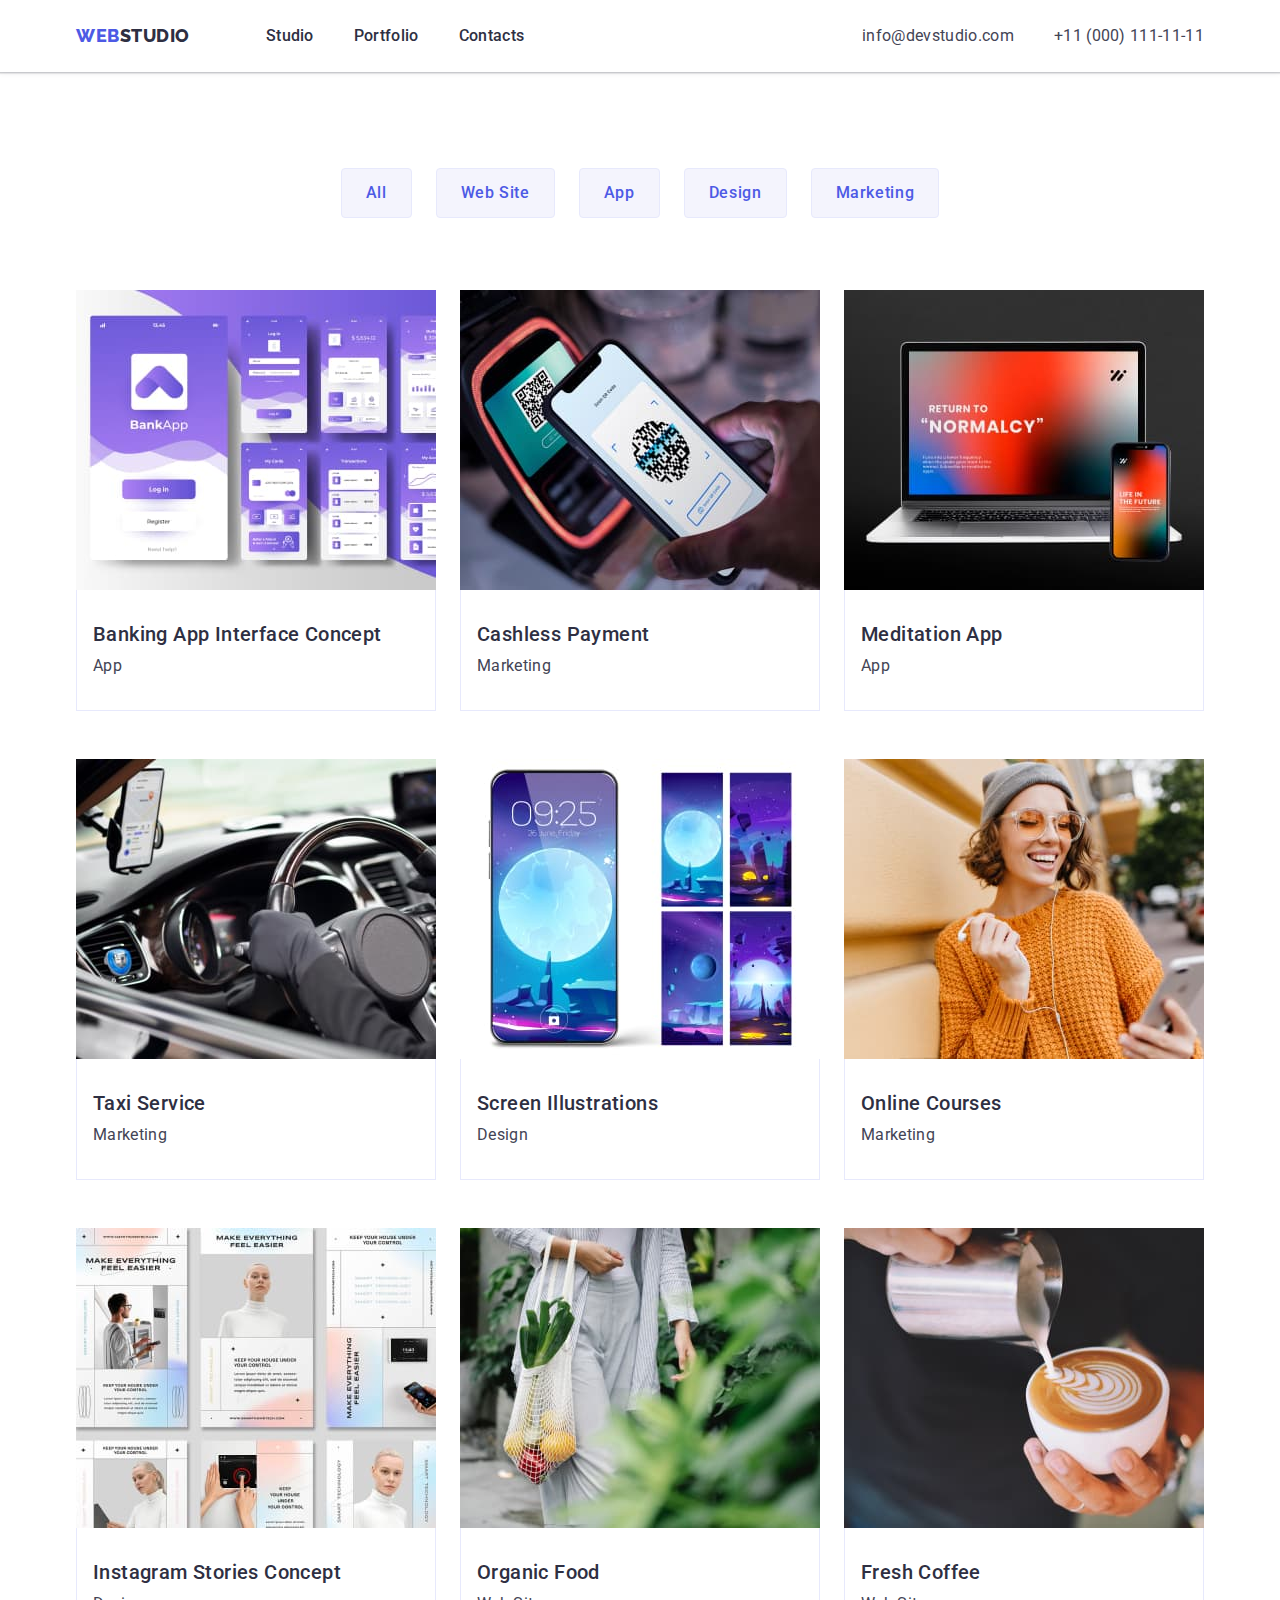
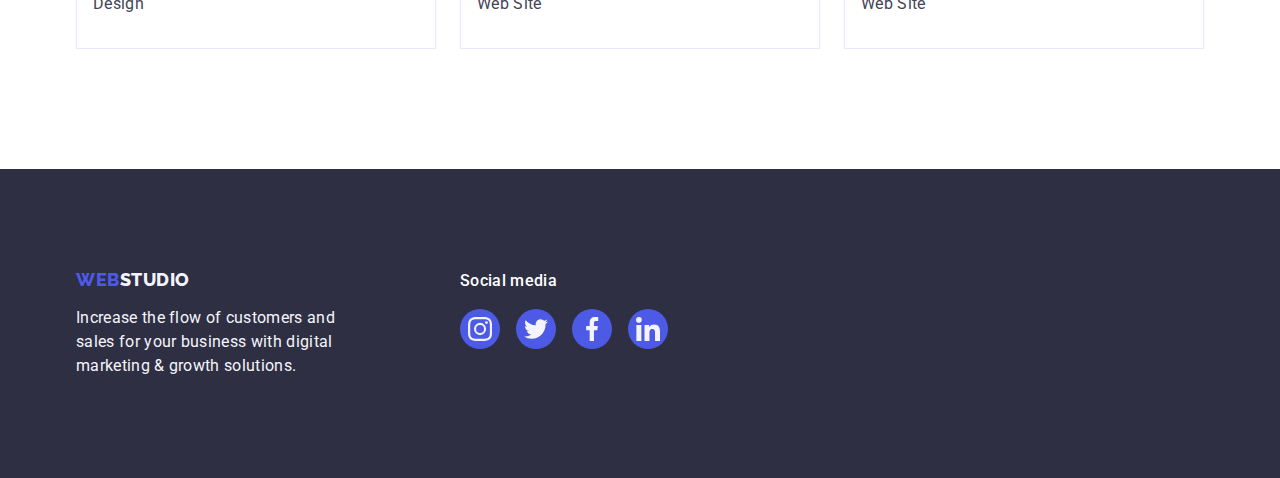
==== portfolio.html @ 1c3d14f5 "Initial commit" ====
<!DOCTYPE html>
<html lang="en">
  <head>
    <meta charset="UTF-8" />
    <meta http-equiv="X-UA-Compatible" content="IE=edge" />
    <meta name="viewport" content="width=device-width, initial-scale=1.0" />
    <title>Portfolio</title>
    <link rel="preconnect" href="https://fonts.googleapis.com" />
    <link rel="preconnect" href="https://fonts.gstatic.com" crossorigin />
    <link
      href="https://fonts.googleapis.com/css2?family=Raleway:wght@800&family=Roboto:wght@400;500;700;900&display=swap"
      rel="stylesheet"
    />
    <link
      rel="stylesheet"
      href="https://cdnjs.cloudflare.com/ajax/libs/modern-normalize/1.1.0/modern-normalize.min.css"
    />
    <link rel="stylesheet" href="./css/styles.css" />
  </head>
  <body>
    <header class="page-header">
      <div class="container header-container">
        <nav class="header-navigation">
          <a class="header-logo link" href="./index.html"
            >Web<span class="logo-span">Studio</span></a
          >
          <ul class="navigation-list list">
            <li>
              <a class="navigation-item link" href="./index.html">Studio</a>
            </li>
            <li>
              <a class="navigation-item link" href="./portfolio.html"
                >Portfolio</a
              >
            </li>
            <li>
              <a class="navigation-item link" href="">Contacts</a>
            </li>
          </ul>
        </nav>
        <address class="header-contacts">
          <ul class="contacts-list list">
            <li class="item">
              <a
                class="contact-item mail-contact link"
                href="mailto:info@devstudio.com"
                >info@devstudio.com</a
              >
            </li>
            <li class="item">
              <a class="contact-item -img link" href="tel:+11(000)1111111"
                >+11 (000) 111-11-11</a
              >
            </li>
          </ul>
        </address>
      </div>
    </header>
    <main>
      <section class="hero-section">
        <div class="container">
          <h1 class="title-hero" hidden>Portfolio</h1>
          <ul class="buttons-list list">
            <li class="nav-item">
              <button type="button" class="portfolio-button">All</button>
            </li>
            <li class="nav-item">
              <button type="button" class="portfolio-button">Web Site</button>
            </li>
            <li class="nav-item">
              <button type="button" class="portfolio-button">App</button>
            </li>
            <li class="nav-item">
              <button type="button" class="portfolio-button">Design</button>
            </li>
            <li class="nav-item">
              <button type="button" class="portfolio-button">Marketing</button>
            </li>
          </ul>
          <ul class="hero-img list">
            <li class="portfolio-card-list">
              <a class="hero-link link" href="">
                <img
                  src="./images/im.jpg"
                  alt="Interface"
                  width="360"
                  height="300"
                />
                <div class="card-text">
                  <h2 class="title-img">Banking App Interface Concept</h2>
                  <p class="hero-text">App</p>
                </div>
              </a>
            </li>
            <li class="portfolio-card-list">
              <a class="hero-link link" href="">
                <img
                  src="./images/im1.jpg"
                  alt="QR code"
                  width="360"
                  height="300"
                />
                <div class="card-text">
                  <h2 class="title-img">Cashless Payment</h2>
                  <p class="hero-text">Marketing</p>
                </div>
              </a>
            </li>
            <li class="portfolio-card-list">
              <a class="hero-link link" href="">
                <img
                  src="./images/im2.jpg"
                  alt="Laptop"
                  width="360"
                  height="300"
                />
                <div class="card-text">
                  <h2 class="title-img">Meditation App</h2>
                  <p class="hero-text">App</p>
                </div>
              </a>
            </li>
            <li class="portfolio-card-list">
              <a class="hero-link link" href="">
                <img
                  src="./images/im3.jpg"
                  alt="Phone in the car"
                  width="360"
                  height="300"
                />
                <div class="card-text">
                  <h2 class="title-img">Taxi Service</h2>
                  <p class="hero-text">Marketing</p>
                </div>
              </a>
            </li>
            <li class="portfolio-card-list">
              <a class="hero-link link" href="">
                <img
                  src="./images/im4.jpg"
                  alt="Phone"
                  width="360"
                  height="300"
                />
                <div class="card-text">
                  <h2 class="title-img">Screen Illustrations</h2>
                  <p class="hero-text">Design</p>
                </div>
              </a>
            </li>
            <li class="portfolio-card-list">
              <a class="hero-link link" href="">
                <img
                  src="./images/im5.jpg"
                  alt="Girl"
                  width="360"
                  height="300"
                />
                <div class="card-text">
                  <h2 class="title-img">Online Courses</h2>
                  <p class="hero-text">Marketing</p>
                </div>
              </a>
            </li>
            <li class="portfolio-card-list">
              <a class="hero-link link" href="">
                <img
                  src="./images/im6.jpg"
                  alt="Instagram Stories"
                  width="360"
                  height="300"
                />
                <div class="card-text">
                  <h2 class="title-img">Instagram Stories Concept</h2>
                  <p class="hero-text">Design</p>
                </div>
              </a>
            </li>
            <li class="portfolio-card-list">
              <a class="hero-link link" href="">
                <img
                  src="./images/im7.jpg"
                  alt="Organic Food"
                  width="360"
                  height="300"
                />
                <div class="card-text">
                  <h2 class="title-img">Organic Food</h2>
                  <p class="hero-text">Web Site</p>
                </div>
              </a>
            </li>
            <li class="portfolio-card-list">
              <a class="hero-link link" href="">
                <img
                  src="./images/im8.jpg"
                  alt="Coffee"
                  width="360"
                  height="300"
                />
                <div class="card-text">
                  <h2 class="title-img">Fresh Coffee</h2>
                  <p class="hero-text">Web Site</p>
                </div>
              </a>
            </li>
          </ul>
        </div>
      </section>
    </main>
    <footer class="footer">
      <div class="container container-footer">
        <div class="footer-wrap">
          <a class="footer-logo link" href="./indeks.html"
            >Web<span class="span-logo">Studio</span></a
          >
          <p class="footer-text">
            Increase the flow of customers and sales for your business with
            digital marketing & growth solutions.
          </p>
        </div>
        <div class="container-social">
          <h3 class="footer-title">Social media</h3>
          <ul class="footer-soc-list list">
            <li class="footer-soc-item">
              <a class="footer-soc-link link" href="">
                <svg class="footer-soc-icon" width="24" height="24">
                  <use href="./images/icons1.svg#icon-instagram"></use>
                </svg>
              </a>
            </li>
            <li class="footer-soc-item">
              <a class="footer-soc-link link" href="">
                <svg class="footer-soc-icon" width="24" height="24">
                  <use href="./images/icons1.svg#icon-twitter"></use>
                </svg>
              </a>
            </li>
            <li class="footer-soc-item">
              <a class="footer-soc-link link" href="">
                <svg class="footer-soc-icon" width="24" height="24">
                  <use href="./images/icons1.svg#icon-facebook"></use>
                </svg>
              </a>
            </li>
            <li class="footer-soc-item">
              <a class="footer-soc-link link" href="">
                <svg class="footer-soc-icon" width="24" height="24">
                  <use href="./images/icons1.svg#icon-linkedin"></use>
                </svg>
              </a>
            </li>
          </ul>
        </div>
      </div>
    </footer>
  </body>
</html>
---- css/styles.css ----
html {
  box-sizing: border-box;
}

*,
*::before,
*::after {
  box-sizing: inherit;
}

:root {

--button-color: #404bbf;
--logo-color: #4d5ae5;
--main-color: #2e2f42;
--hero-footer-color:#2e2f42;
--second-color: #434455;
--color-cornflower: #e7e9fc;
--color-cloud: #f4f4fd;
--color-white: #ffffff;
--background-color:#ffffff;
}

p,
h1,
h2, 
h3, 
h4, 
h5, 
h6 {
margin-top: 0;
margin-bottom: 0;
}

ul {
padding: 0;
margin: 0;
padding-left: 0;
}


img {
display: block;
max-width: 100%;
height: auto;
}

button {
cursor: pointer;
}

body {
font-family: Roboto, sans-serif ;
background-color: var(--background-color);
color: var(--second-color);
}
.list {
list-style: none;
font-style: normal;
padding: 0;
margin: 0;
}
.link {
text-decoration: none;
}

.container {
    width: 1158px;
    padding-left: 15px;
    padding-right: 15px;
    margin: 0 auto;
}
.header-container {
    display: flex;
    justify-content: space-between;
    align-items: center;
}

/* Навігація*/
.header-navigation {
    display: flex;
    align-items: center;

}

.navigation-list {
    display: flex;
    gap: 40px;
}

.header-logo {
text-decoration: none;
text-transform: uppercase;
font-family: 'Raleway', sans-serif;
font-weight: 800;
font-size: 18px;
line-height: 1.17;
letter-spacing: 0.03em;
text-transform: uppercase;
color: var(--logo-color);
margin-right: 76px;
}

.logo-span {
font-family: 'Raleway', sans-serif;
color: var(--main-color);
}

.page-header {
color: var(--main-color);
border-bottom: 1px solid var(--color-cornflower);

}

.navigation-list {
display: flex;
align-items: center;
}

.header-navigation {
display: flex;
}

.navigation-item:hover, 
.navigation-item:focus {
color: var(--button-color);
}

.navigation-item {
font-style: normal;
text-decoration: none;
font-weight: 500;
font-size: 16px;
line-height: 1.5;
letter-spacing: 0.02em;
color: var(--main-color);
display: block;
padding-top: 24px;
padding-bottom: 24px;
}
.navigation-item:active {
color: var(--button-color);

}

.contact-item:hover,
.contact-item:focus {
color: var(--button-color);
}



.contacts-list {
display: flex;
align-items: center;
gap: 40px;
    
}


.contact-item {
font-style: normal;
text-decoration: none;
font-weight: 400;
font-size: 16px;
line-height: 1.5;
letter-spacing: 0.02em;
color: var(--second-color);
padding-bottom: 24px;
padding-top: 24px;
display: block;


}
.contact-item:active {
color: var(--button-color);
}

/* Hero */

.section-hero {
background: var(--hero-footer-color);
background-image: linear-gradient(rgba(46, 47, 66, 0.7), rgba(46, 47, 66, 0.7)), url(../images/people-office\ 1.jpg);
background-repeat: no-repeat;
background-position: center;
background-size: cover;
text-align: center;
padding-top: 188px;
padding-bottom: 188px;
max-width: 1440px;
margin-right: auto;
margin-left: auto;


}
.hero-title {
font-style: normal;
font-weight: 700;
font-size: 56px;
line-height: 1.07;
letter-spacing: 0.02em;
text-align: center;
color: var(--color-white);
margin-bottom: 48px;
text-align: center;
margin-left: auto;
margin-right: auto;
width: 496px;
}
.hero-btn {
font-family: "Roboto", sans-serif;
font-style: normal;
font-weight: 500;
font-size: 16px;
line-height: 1.5;
letter-spacing: 0.04em;
color: var(--color-white);    
background: var(--logo-color);
box-shadow: 0px 4px 4px rgba(0, 0, 0, 0.15);
border-radius: 4px;
border: 1px solid #4D5AE5;
cursor: pointer;
padding: 16px 32px;
display: inline-block;
text-align: center;
justify-content: center;
}
.hero-btn:active {
color: #FFFFFF;
}

.hero-btn:hover,
.hero-btn:focus {
background-color: var(--button-color);
}

/* Advantages */

.advantages-icon {
display: flex;
justify-content: center;
align-items: center;
background-color: #f4f4fd;
width: 264px;
height: 112px;
border-radius: 4px;
margin-bottom: 8px;
margin-right: 24px;
}

.section {
padding-bottom: 0;
padding-top: 120px;
}

.visually-hidden {
font-weight: 500;
font-size: 20px;
line-height: 1.2;
letter-spacing: 0.02em;
color: var(--main-color);
margin-bottom: 8px;
margin-top: 0;
position: absolute;
white-space: nowrap;
width: 1px;
height: 1px;
overflow: hidden;
border: 0;
padding: 0;
clip: rect(0 0 0 0);
clip-path: inset(50%);
margin: -1px;
}


.section-list {
display: flex;
gap: 24px;
}


.item-text {
width: calc((100% - 72px) / 4);
}

.section-title {
font-weight: 500;
font-size: 20px;
line-height: 1.2;
letter-spacing: 0.02em;
color: var(--hero-footer-color);
margin-bottom: 8px;
}

.title-text {
font-weight: 400;
font-size: 16px;
line-height: 1.5;
letter-spacing: 0.02em;
color: var(--second-color);
width: 264px;
height: 72px;
}



/* What are we doing */

.what-section {
padding-top: 120px;
padding-bottom: 120px;
}


.what-title {
font-weight: 700;
font-size: 36px;
line-height: 1.11;
letter-spacing: 0.02em;
text-align: center;
text-transform: capitalize;
color: var(--hero-footer-color);
margin-bottom: 72px;
}

.what-list {
list-style: none;
display: flex;
column-gap: 24px;
}

/* Team */

.team-section {
background: var(--color-cloud);
padding: 120px 0; 
}

.team-list {
display: flex;
gap: 24px;
}

.our-title {
font-weight: 700;
font-size: 36px;
line-height: 1.11;
letter-spacing: 0.02em;
text-align: center;
text-transform: capitalize;
color: var(--hero-footer-color);
margin-bottom: 72px;
}

.team-title {
font-weight: 500;
font-size: 20px;
line-height: 1.2;
letter-spacing: 0.02em;
color: #2E2F42;
background: var(--background-color);
}

.team-text {
font-weight: 400;
font-size: 16px;
line-height: 1.5;
letter-spacing: 0.02em;
color: #434455;
background: var(--background-color);
margin-top: 8px;
margin-bottom: 8px;
}
.team-professions {
background: var(--background-color);  
box-shadow: 0px 1px 6px rgba(46, 47, 66, 0.08),
0px 1px 1px rgba(46, 47, 66, 0.16), 0px 2px 1px rgba(46, 47, 66, 0.08);
border-radius: 0px 0px 4px 4px;
flex-basis: calc((100 - 3 * 24px) / 4);
}
.comment-team-card {
background-color: var(--white-color);
text-align: center;
padding-top: 32px;
padding-bottom: 32px;
}

.team-soc-list {
display: flex;
justify-content: center;
gap: 24px;
}

.team-soc-item {
width: 40px;
height: 40px;
}

.team-soc-link {
display: flex;
justify-content: center;
align-items: center;
width: 100%;
height: 100%;
border-radius: 50%;
background-color: var(--logo-color);
color: var(--color-cloud);
}

.team-soc-link:hover,
.team-soc-link:focus {
background-color: var(--button-color);

}

/* Costumers */

.customers-title {
font-style: normal;
font-weight: 700;
font-size: 36px;
line-height: 40px;
text-align: center;
letter-spacing: 0.02em;
color: var(--main-color);
margin-bottom: 72px;
}

.customers-section {
padding-top: 130px;
padding-bottom: 120px
}

.list-customers {
display: flex;
margin-top: 72px;
gap: 24px;
}

.item-customers {
  width: calc((100% - 120px) / 6);
}

.icon-customers-link {
display: flex;
justify-content: center;
align-items: center;
height: 88px;
border: 1px solid #8e8f99;
fill: #8e8f99;
border-radius: 4px;
}

.icon-customers-link:hover,
.icon-customers-link:focus {
fill: var(--button-color);
border: 1px solid var(--button-color);
}

/* Footer */

.footer {
background: var(--main-color);
padding-top: 100px;
padding-bottom: 100px;
}

.footer-logo {
text-decoration: none;
text-transform: uppercase;
font-family: 'Raleway', sans-serif;
font-weight: 800;
font-size: 18px;
line-height: 1.17;
letter-spacing: 0.03em;
text-transform: uppercase;
text-decoration: none;
color: var(--logo-color);
}
.span-logo {
color: var(--color-cloud);
}


.container-footer {
  display: flex;
}


.footer-text {
font-weight: 400;
font-size: 16px;
line-height: 1.5;
letter-spacing: 0.02em;
color: var(--color-cloud);
margin-top: 16px;
width: 264px;
}

.footer-title {
font-weight: 500;
font-size: 16px;
line-height: 1.5;
letter-spacing: 0.02em;
color: #FFFFFF;
margin-bottom: 16px;
}

.footer-soc-list {
display: flex;
justify-content: center;
gap: 16px;
}

.footer-soc-link {
display: flex;
justify-content: center;
align-items: center;
width: 40px;
height: 40px;
background-color: var(--logo-color);
border-radius: 50%;
}

.footer-soc-link:hover,
.footer-soc-link:focus {
background-color: #31d0aa;
}

.container-social {
margin-left: 120px;
}


/* Portfolio */

.page-header {

border-bottom: 1px solid var(--color-solid);
box-shadow: 0px 2px 1px rgba(46, 47, 66, 0.08), 0px 1px 1px rgba(46, 47, 66, 0.16), 0px 1px 6px rgba(46, 47, 66, 0.08);
}

.buttons-list {
letter-spacing: 0.04em;
display: flex;
justify-content: center;
margin-bottom: 72px;
}
.nav-item {
margin-right: 24px;
}

.nav-item:last-child {
margin-right: 0;
}

.hero-section {
padding-top: 96px;
padding-bottom: 120px;
}

.hero-link {
display: block;
}

.hero-link:hover,
.hero-link:focus {
box-shadow: 0px 1px 6px rgba(46, 47, 66, 0.08),
0px 1px 1px rgba(46, 47, 66, 0.16),
0px 2px 1px rgba(46, 47, 66, 0.08);
}

.portfolio-button {
font-family: 'Roboto', sans-serif;
font-style: normal;    
font-weight: 500;
font-size: 16px;
line-height: 1.5;
letter-spacing: 0.04em;
color: var(--logo-color);
background: var(--color-cloud);
border: 1px solid var(--color-cornflower);
border-radius: 4px;
cursor: pointer;
padding: 12px 24px;
}

.portfolio-button:active {
font-weight: 500;
font-size: 16px;
line-height: 1.5;
letter-spacing: 0.04em;
color: var(--color-white);
background: var(--button-color);
box-shadow: 0px 3px 1px rgba(0, 0, 0, 0.1), 0px 2px 1px rgba(0, 0, 0, 0.08), 0px 2px 2px rgba(0, 0, 0, 0.12);
border-radius: 4px;
}

.portfolio-button:hover,
.portfolio-button:focus {
background-color: var(--button-color);
color: var(--color-white);
border: 1px solid transparent;
box-shadow: 0px 3px 1px rgba(0, 0, 0, 0.1),
0px 2px 1px rgba(0, 0, 0, 0.08),
0px 2px 2px rgba(0, 0, 0, 0.12);
}

.hero-img {
display: flex;
flex-wrap: wrap;
gap: 48px 24px;
}

.portfolio-card-list {
flex-basis: calc((100% - 2 * 24px) /3);
}

.card-text {
padding-top: 32px;
padding-bottom: 32px;
border: 1px solid #e7e9fc;
padding-left: 16px;
border-top: none;
}

.title-img {
font-weight: 500;
font-size: 20px;
line-height: 1.2;
letter-spacing: 0.02em;
text-decoration: none;
color: var(--main-color);
}
.hero-text {
font-weight: 400;
font-size: 16px;
line-height: 1.5;
letter-spacing: 0.02em;
color: var(--second-color);
margin-top: 8px;
}
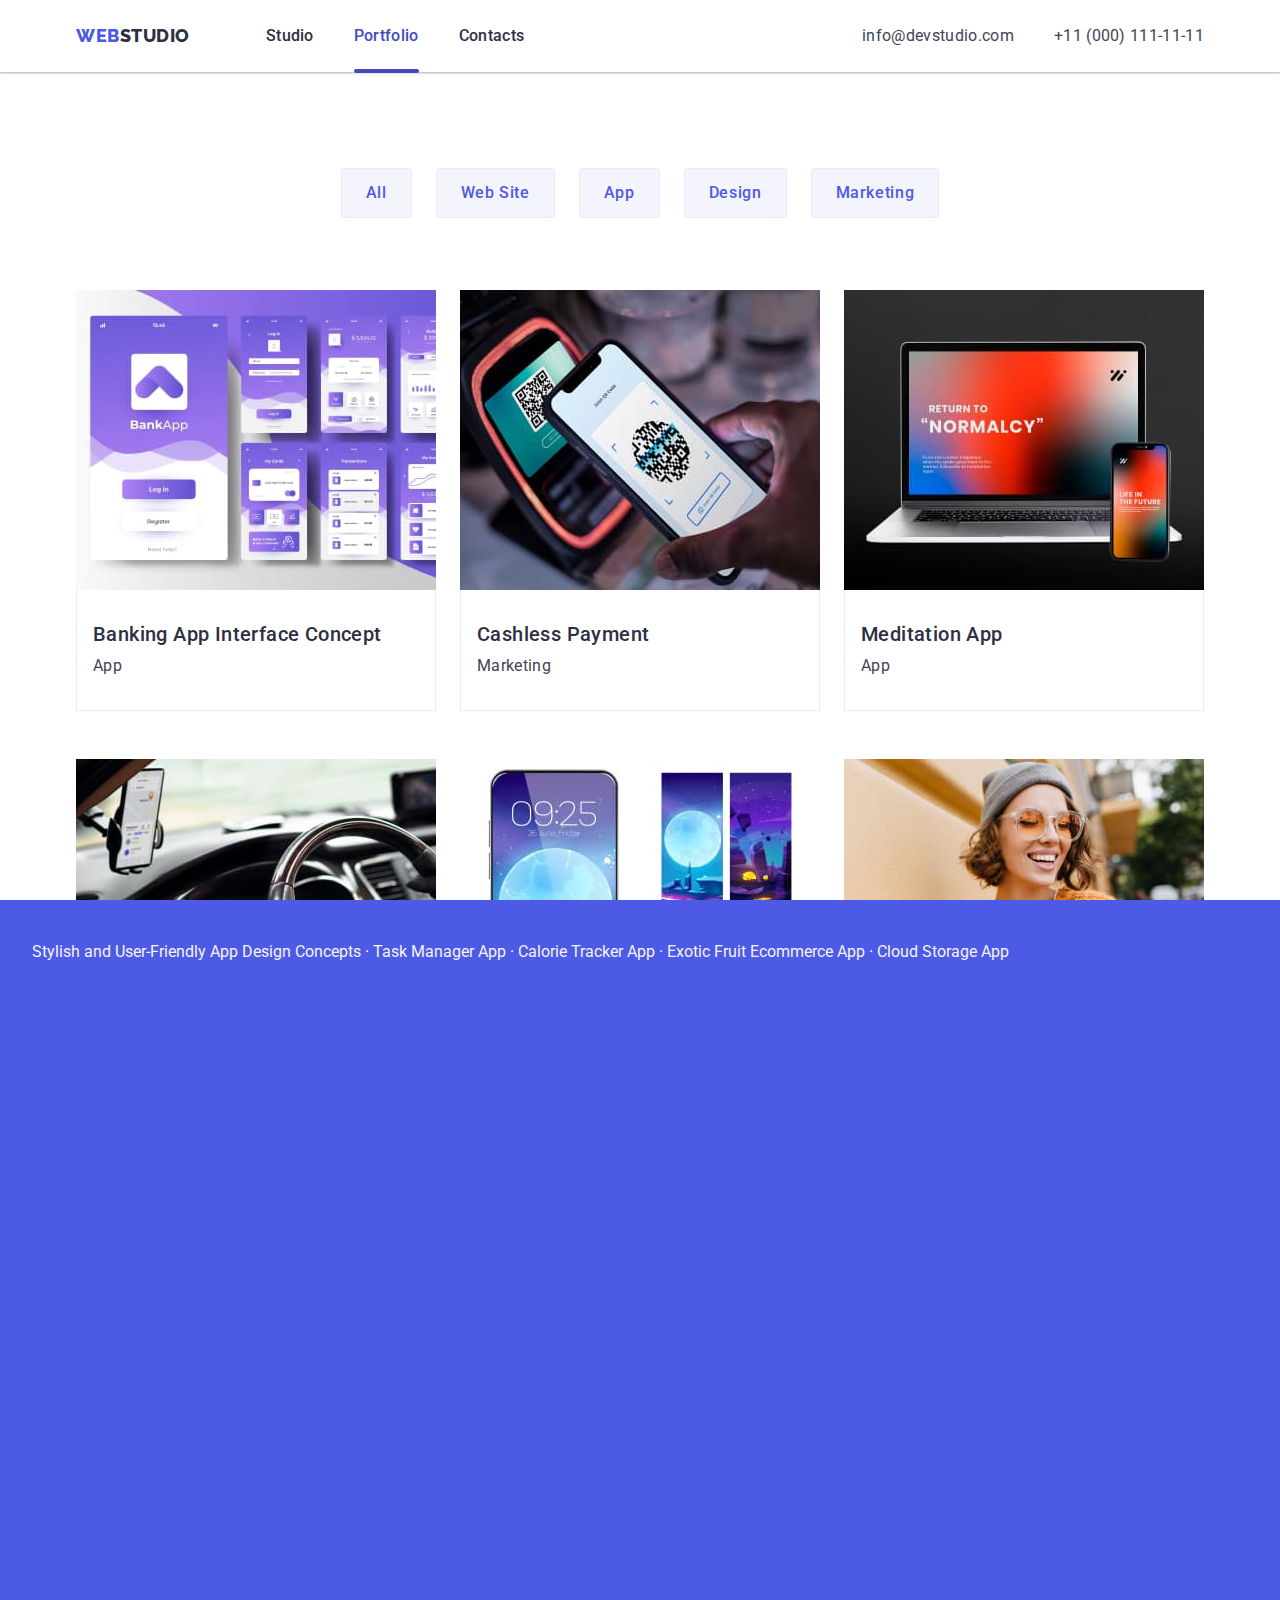
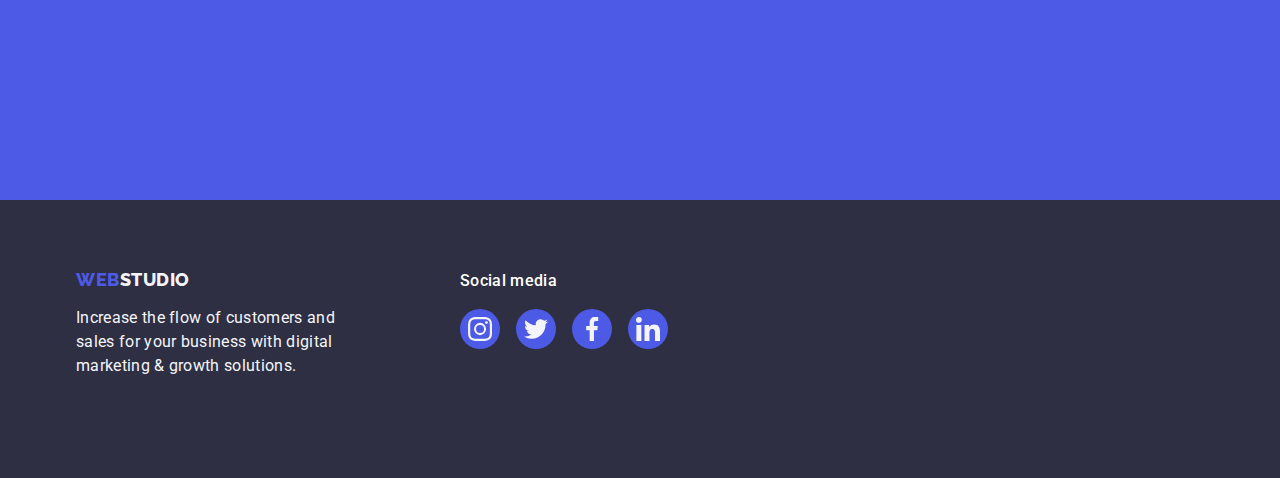
==== commit 88810375: "up" ====
--- a/portfolio.html
+++ b/portfolio.html
@@ -25,16 +25,20 @@
             >Web<span class="logo-span">Studio</span></a
           >
           <ul class="navigation-list list">
-            <li>
-              <a class="navigation-item link" href="./index.html">Studio</a>
-            </li>
-            <li>
-              <a class="navigation-item link" href="./portfolio.html"
+            <li class="header-menu">
+              <a class="navigation-item site-nav-stay link" href="./index.html"
+                >Studio</a
+              >
+            </li>
+            <li class="header-menu">
+              <a
+                class="navigation-item site-nav-line site-nav-active link"
+                href="./portfolio.html"
                 >Portfolio</a
               >
             </li>
-            <li>
-              <a class="navigation-item link" href="">Contacts</a>
+            <li class="header-menu">
+              <a class="navigation-item site-nav-stay link" href="">Contacts</a>
             </li>
           </ul>
         </nav>
@@ -80,12 +84,19 @@
           <ul class="hero-img list">
             <li class="portfolio-card-list">
               <a class="hero-link link" href="">
-                <img
-                  src="./images/im.jpg"
-                  alt="Interface"
-                  width="360"
-                  height="300"
-                />
+                <div class="overlay-conteiner">
+                  <img
+                    src="./images/im.jpg"
+                    alt="Interface"
+                    width="360"
+                    height="300"
+                  />
+                  <p class="overlay">
+                    Stylish and User-Friendly App Design Concepts · Task Manager
+                    App · Calorie Tracker App · Exotic Fruit Ecommerce App ·
+                    Cloud Storage App
+                  </p>
+                </div>
                 <div class="card-text">
                   <h2 class="title-img">Banking App Interface Concept</h2>
                   <p class="hero-text">App</p>
@@ -94,12 +105,19 @@
             </li>
             <li class="portfolio-card-list">
               <a class="hero-link link" href="">
-                <img
-                  src="./images/im1.jpg"
-                  alt="QR code"
-                  width="360"
-                  height="300"
-                />
+                <div class="overlay-conteiner">
+                  <img
+                    src="./images/im1.jpg"
+                    alt="QR code"
+                    width="360"
+                    height="300"
+                  />
+                  <p class="overlay">
+                    Stylish and User-Friendly App Design Concepts · Task Manager
+                    App · Calorie Tracker App · Exotic Fruit Ecommerce App ·
+                    Cloud Storage App
+                  </p>
+                </div>
                 <div class="card-text">
                   <h2 class="title-img">Cashless Payment</h2>
                   <p class="hero-text">Marketing</p>
@@ -108,12 +126,19 @@
             </li>
             <li class="portfolio-card-list">
               <a class="hero-link link" href="">
-                <img
-                  src="./images/im2.jpg"
-                  alt="Laptop"
-                  width="360"
-                  height="300"
-                />
+                <div class="overlay-conteiner">
+                  <img
+                    src="./images/im2.jpg"
+                    alt="Laptop"
+                    width="360"
+                    height="300"
+                  />
+                  <p class="overlay">
+                    Stylish and User-Friendly App Design Concepts · Task Manager
+                    App · Calorie Tracker App · Exotic Fruit Ecommerce App ·
+                    Cloud Storage App
+                  </p>
+                </div>
                 <div class="card-text">
                   <h2 class="title-img">Meditation App</h2>
                   <p class="hero-text">App</p>
@@ -122,12 +147,19 @@
             </li>
             <li class="portfolio-card-list">
               <a class="hero-link link" href="">
-                <img
-                  src="./images/im3.jpg"
-                  alt="Phone in the car"
-                  width="360"
-                  height="300"
-                />
+                <div class="overlay-conteiner">
+                  <img
+                    src="./images/im3.jpg"
+                    alt="Phone in the car"
+                    width="360"
+                    height="300"
+                  />
+                  <p class="overlay">
+                    Stylish and User-Friendly App Design Concepts · Task Manager
+                    App · Calorie Tracker App · Exotic Fruit Ecommerce App ·
+                    Cloud Storage App
+                  </p>
+                </div>
                 <div class="card-text">
                   <h2 class="title-img">Taxi Service</h2>
                   <p class="hero-text">Marketing</p>
@@ -136,12 +168,19 @@
             </li>
             <li class="portfolio-card-list">
               <a class="hero-link link" href="">
-                <img
-                  src="./images/im4.jpg"
-                  alt="Phone"
-                  width="360"
-                  height="300"
-                />
+                <div class="overlay-conteiner">
+                  <img
+                    src="./images/im4.jpg"
+                    alt="Phone"
+                    width="360"
+                    height="300"
+                  />
+                  <p class="overlay">
+                    Stylish and User-Friendly App Design Concepts · Task Manager
+                    App · Calorie Tracker App · Exotic Fruit Ecommerce App ·
+                    Cloud Storage App
+                  </p>
+                </div>
                 <div class="card-text">
                   <h2 class="title-img">Screen Illustrations</h2>
                   <p class="hero-text">Design</p>
@@ -150,12 +189,19 @@
             </li>
             <li class="portfolio-card-list">
               <a class="hero-link link" href="">
-                <img
-                  src="./images/im5.jpg"
-                  alt="Girl"
-                  width="360"
-                  height="300"
-                />
+                <div class="overlay-conteiner">
+                  <img
+                    src="./images/im5.jpg"
+                    alt="Girl"
+                    width="360"
+                    height="300"
+                  />
+                  <p class="overlay">
+                    Stylish and User-Friendly App Design Concepts · Task Manager
+                    App · Calorie Tracker App · Exotic Fruit Ecommerce App ·
+                    Cloud Storage App
+                  </p>
+                </div>
                 <div class="card-text">
                   <h2 class="title-img">Online Courses</h2>
                   <p class="hero-text">Marketing</p>
@@ -164,12 +210,19 @@
             </li>
             <li class="portfolio-card-list">
               <a class="hero-link link" href="">
-                <img
-                  src="./images/im6.jpg"
-                  alt="Instagram Stories"
-                  width="360"
-                  height="300"
-                />
+                <div class="overlay-conteiner">
+                  <img
+                    src="./images/im6.jpg"
+                    alt="Instagram Stories"
+                    width="360"
+                    height="300"
+                  />
+                  <p class="overlay">
+                    Stylish and User-Friendly App Design Concepts · Task Manager
+                    App · Calorie Tracker App · Exotic Fruit Ecommerce App ·
+                    Cloud Storage App
+                  </p>
+                </div>
                 <div class="card-text">
                   <h2 class="title-img">Instagram Stories Concept</h2>
                   <p class="hero-text">Design</p>
@@ -178,12 +231,19 @@
             </li>
             <li class="portfolio-card-list">
               <a class="hero-link link" href="">
-                <img
-                  src="./images/im7.jpg"
-                  alt="Organic Food"
-                  width="360"
-                  height="300"
-                />
+                <div class="overlay-conteiner">
+                  <img
+                    src="./images/im7.jpg"
+                    alt="Organic Food"
+                    width="360"
+                    height="300"
+                  />
+                  <p class="overlay">
+                    Stylish and User-Friendly App Design Concepts · Task Manager
+                    App · Calorie Tracker App · Exotic Fruit Ecommerce App ·
+                    Cloud Storage App
+                  </p>
+                </div>
                 <div class="card-text">
                   <h2 class="title-img">Organic Food</h2>
                   <p class="hero-text">Web Site</p>
@@ -198,6 +258,11 @@
                   width="360"
                   height="300"
                 />
+                <p class="overlay">
+                  Stylish and User-Friendly App Design Concepts · Task Manager
+                  App · Calorie Tracker App · Exotic Fruit Ecommerce App · Cloud
+                  Storage App
+                </p>
                 <div class="card-text">
                   <h2 class="title-img">Fresh Coffee</h2>
                   <p class="hero-text">Web Site</p>
--- a/css/styles.css
+++ b/css/styles.css
@@ -175,6 +175,37 @@
 .contact-item:active {
 color: var(--button-color);
 }
+
+.site-nav-active {
+  color: var(--button-color);
+}
+
+.site-nav-stay {
+  color: var(--main-color);
+}
+
+.site-nav-line {
+  position: relative;
+}
+
+.site-nav-line::after {
+  position: absolute;
+  content: "";
+  display: block;
+  width: 100%;
+  height: 4px;
+  margin-top: 21px;
+  background-color: var(--button-color);
+  border-radius: 2px;
+  /* opacity:0 ; */
+  transition: 250ms cubic-bezier(0.4, 0, 0.2, 1);
+}
+.header-menu {
+
+  transition: color 250ms cubic-bezier(0.4, 0, 0.2, 1);
+}
+
+
 
 /* Hero */
 
@@ -224,6 +255,7 @@
 display: inline-block;
 text-align: center;
 justify-content: center;
+transition: background-color 250ms cubic-bezier(0.4, 0, 0.2, 1);
 }
 .hero-btn:active {
 color: #FFFFFF;
@@ -640,4 +672,101 @@
 letter-spacing: 0.02em;
 color: var(--second-color);
 margin-top: 8px;
-}+}
+
+
+.overlay-conteiner {
+  position: relative;
+  overflow: hidden;
+}
+
+.hero-link {
+  display: block;
+  transition: box-shadow 250ms cubic-bezier(0.4, 0, 0.2, 1);
+}
+
+.hero-link :hover,
+.hero-link :focus {
+  box-shadow: 0px 1px 6px rgba(46, 47, 66, 0.08),
+      0px 1px 1px rgba(46, 47, 66, 0.16), 0px 2px 1px rgba(46, 47, 66, 0.08);
+} 
+
+.hero-link :hover .overlay,
+.hero-link :focus .overlay {
+  transform: translate(0, 0);
+}
+
+.overlay {
+  background-color: var(--logo-color);
+  color: var(--color-cloud);
+  line-height: 1.5;
+  padding: 40px 32px;
+  position: absolute;
+  left: 0;
+  top: 0;
+  width: 100%;
+  height: 100%;
+  transform: translate(0, 100%);
+  transition: transform 250ms cubic-bezier(0.4, 0, 0.2, 1);
+}
+
+
+
+/* Modal */
+
+ .backdrop { 
+  position: fixed;
+  top: 0;
+  left: 0;
+  width: 100%;
+  height: 100%;
+  background-color: rgba(46, 47, 66, 0.4);
+  opacity: 1;
+  transition: opacity 250ms cubic-bezier(0.4, 0, 0.2, 1), visibility 250ms cubic-bezier(0.4, 0, 0.2, 1)
+}
+
+.backdrop.is-hidden {
+  opacity: 0;
+  visibility: hidden;
+  pointer-events: none
+}
+
+.backdrop.is-hidden .modal {
+  transform: translate(-50%, -50%) scale(0.9);
+}
+
+.modal {
+  position: absolute;
+  top: 50%;
+  left: 50%;
+  transform: translate(-50%, -50%) scale(1);
+  min-width: 408px;
+  min-height: 576px;
+  background-color: #FCFCFC;
+  box-shadow: 0px 1px 1px rgba(0, 0, 0, 0.14), 0px 1px 3px rgba(0, 0, 0, 0.12), 0px 2px 1px rgba(0, 0, 0, 0.2);
+  border-radius: 4px;
+  transition: transform 250ms cubic-bezier(0.4, 0, 0.2, 1);
+}
+
+.modal-button {
+  position: absolute;
+  display: flex;
+  width: 24px;
+  height: 24px;
+  justify-content: center;
+  align-items: center;
+  background-color: var(--color-cornflower);
+  border: 1px solid rgba(0, 0, 0, 0.1);
+  border-radius: 50%;
+  top: 32px;
+  right: 24px;
+  cursor: pointer;
+  fill: var(--color-NAVYBLU);
+  transition: background-color 250ms cubic-bezier(0.4, 0, 0.2, 1), fill 250ms cubic-bezier(0.4, 0, 0.2, 1)
+}
+
+.modal-button:hover,
+.modal-button:focus {
+  fill: var(--color-white);
+  background-color: var(--button-color);
+}
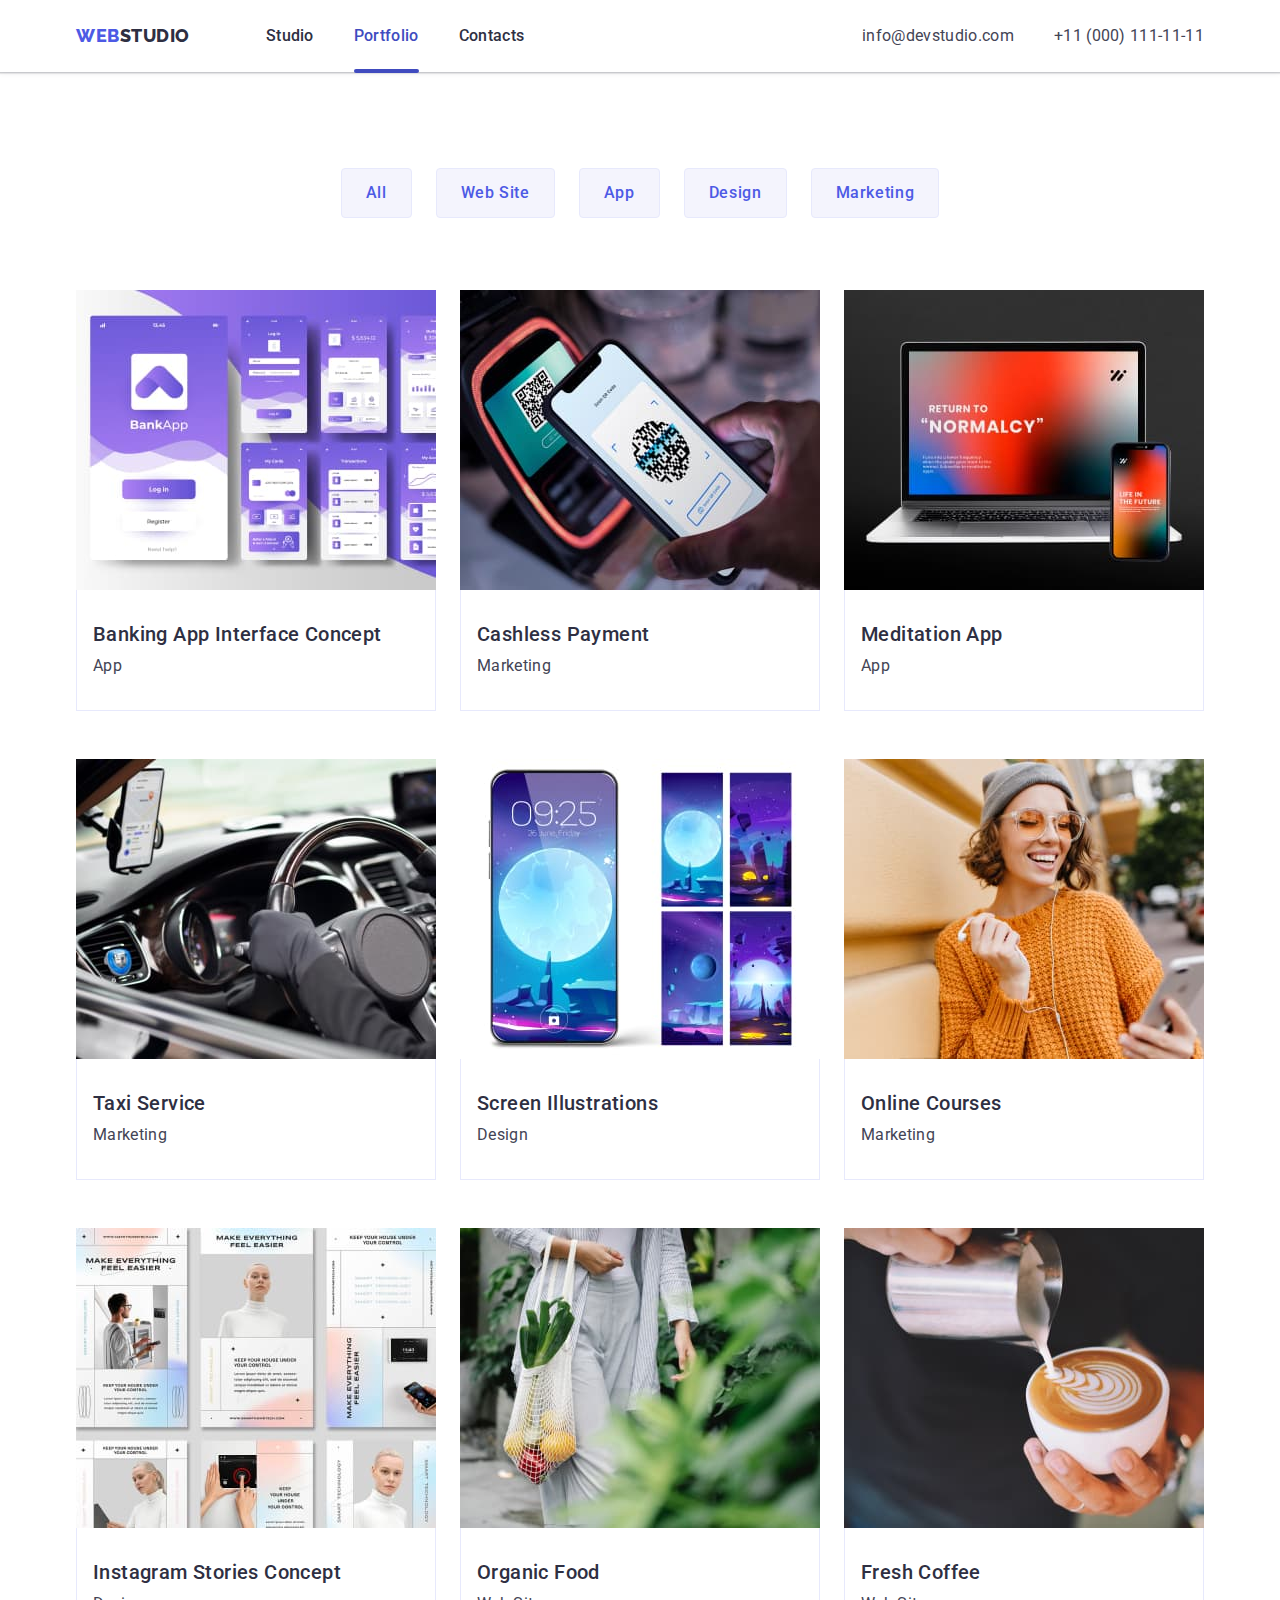
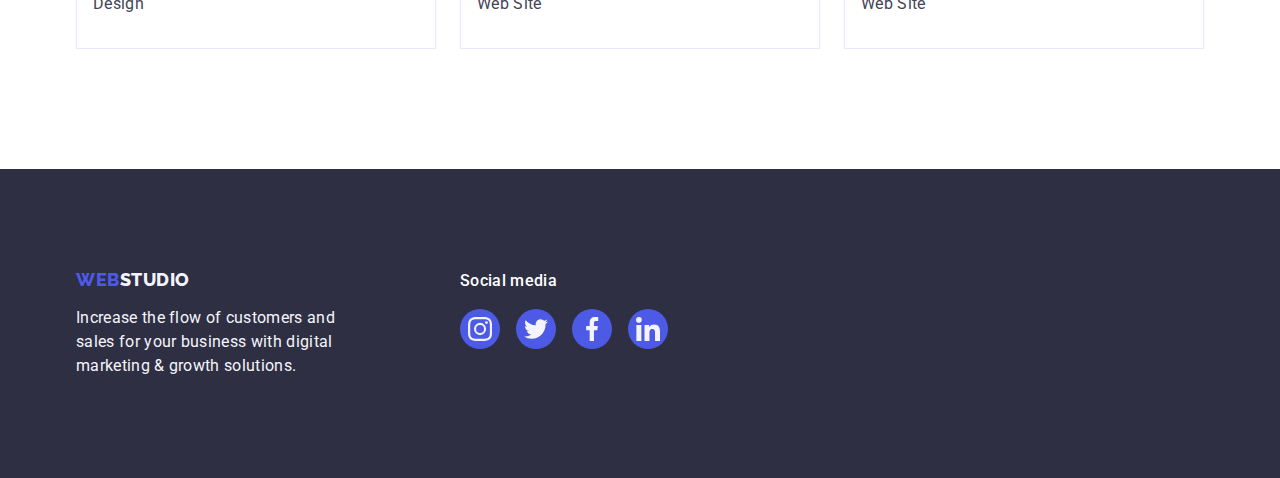
==== commit e3cee4f2: "up" ====
--- a/portfolio.html
+++ b/portfolio.html
@@ -252,17 +252,19 @@
             </li>
             <li class="portfolio-card-list">
               <a class="hero-link link" href="">
-                <img
-                  src="./images/im8.jpg"
-                  alt="Coffee"
-                  width="360"
-                  height="300"
-                />
-                <p class="overlay">
-                  Stylish and User-Friendly App Design Concepts · Task Manager
-                  App · Calorie Tracker App · Exotic Fruit Ecommerce App · Cloud
-                  Storage App
-                </p>
+                <div class="overlay-conteiner">
+                  <img
+                    src="./images/im8.jpg"
+                    alt="Coffee"
+                    width="360"
+                    height="300"
+                  />
+                  <p class="overlay">
+                    Stylish and User-Friendly App Design Concepts · Task Manager
+                    App · Calorie Tracker App · Exotic Fruit Ecommerce App ·
+                    Cloud Storage App
+                  </p>
+                </div>
                 <div class="card-text">
                   <h2 class="title-img">Fresh Coffee</h2>
                   <p class="hero-text">Web Site</p>
--- a/css/styles.css
+++ b/css/styles.css
@@ -137,6 +137,7 @@
 display: block;
 padding-top: 24px;
 padding-bottom: 24px;
+transition: box-shadow 250ms cubic-bezier(0.4, 0, 0.2, 1);
 }
 .navigation-item:active {
 color: var(--button-color);
@@ -169,8 +170,7 @@
 padding-bottom: 24px;
 padding-top: 24px;
 display: block;
-
-
+transition: box-shadow 250ms cubic-bezier(0.4, 0, 0.2, 1);
 }
 .contact-item:active {
 color: var(--button-color);
@@ -438,6 +438,8 @@
 border-radius: 50%;
 background-color: var(--logo-color);
 color: var(--color-cloud);
+transition: box-shadow 250ms cubic-bezier(0.4, 0, 0.2, 1);
+
 }
 
 .team-soc-link:hover,
@@ -482,6 +484,8 @@
 border: 1px solid #8e8f99;
 fill: #8e8f99;
 border-radius: 4px;
+transition: fill 250ms cubic-bezier(0.4, 0, 0.2, 1),
+border-color 250ms cubic-bezier(0.4, 0, 0.2, 1);
 }
 
 .icon-customers-link:hover,
@@ -553,6 +557,7 @@
 height: 40px;
 background-color: var(--logo-color);
 border-radius: 50%;
+transition: background-color 250ms cubic-bezier(0.4, 0, 0.2, 1);
 }
 
 .footer-soc-link:hover,
@@ -616,6 +621,7 @@
 border-radius: 4px;
 cursor: pointer;
 padding: 12px 24px;
+transition: background-color 250ms cubic-bezier(0.4, 0, 0.2, 1), box-shadow 250ms cubic-bezier(0.4, 0, 0.2, 1), color 250ms cubic-bezier(0.4, 0, 0.2, 1), border-color 250ms cubic-bezier(0.4, 0, 0.2, 1);
 }
 
 .portfolio-button:active {
@@ -685,8 +691,8 @@
   transition: box-shadow 250ms cubic-bezier(0.4, 0, 0.2, 1);
 }
 
-.hero-link :hover,
-.hero-link :focus {
+.hero-link:hover,
+.hero-link:focus {
   box-shadow: 0px 1px 6px rgba(46, 47, 66, 0.08),
       0px 1px 1px rgba(46, 47, 66, 0.16), 0px 2px 1px rgba(46, 47, 66, 0.08);
 } 
